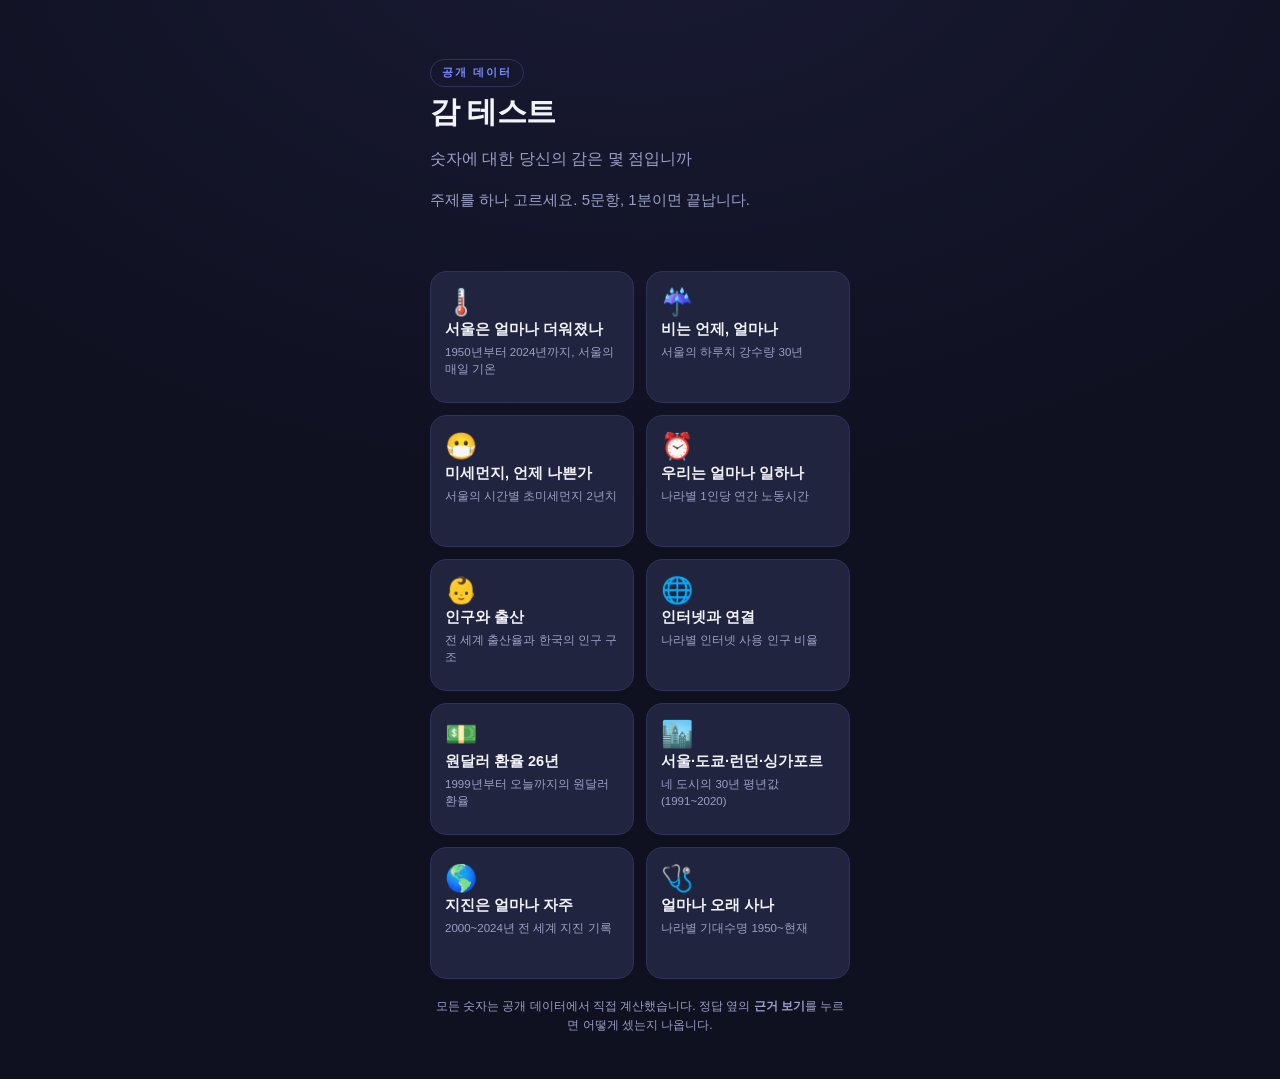
==== index.html @ 989e6d02 "w1-tue-2 — 목업 그대로 Co-Authored-By: Claude Opus 5.5 <noreply@anthropic.com>" ====
<!doctype html>
<html lang="ko">
<head>
<meta charset="utf-8">
<meta name="viewport" content="width=device-width, initial-scale=1, viewport-fit=cover">
<title>감 테스트 — 숫자에 대한 당신의 감은 몇 점입니까</title>
<meta name="description" content="공개 데이터로 만든 추측 게임. 10개 주제, 주제당 5문항.">
<link rel="stylesheet" href="style.css">
</head>
<body>

<main id="app">

  <!-- 주제 고르기 ──────────────────────────────── -->
  <section id="view-home" class="view">
    <p id="shared-banner" class="banner" hidden></p>
    <div class="hero">
      <div class="badge-day">공개 데이터</div>
      <h1 id="title">감 테스트</h1>
      <p id="subtitle" class="muted"></p>
      <p class="lead">주제를 하나 고르세요. 5문항, 1분이면 끝납니다.</p>
    </div>
    <p id="progress-note" class="fineprint" style="text-align:left"></p>
    <div id="topic-grid" class="grid"></div>
    <p class="fineprint">모든 숫자는 공개 데이터에서 직접 계산했습니다.
      정답 옆의 <b>근거 보기</b>를 누르면 어떻게 셌는지 나옵니다.</p>
  </section>

  <!-- 문항 ───────────────────────────────────── -->
  <section id="view-quiz" class="view" hidden>
    <button id="btn-back" class="linkish">← 주제 고르기</button>
    <p id="topic-name" class="muted small"></p>
    <div class="progress"><div id="progress-bar"></div></div>
    <p id="q-count" class="muted small"></p>
    <h2 id="q-text"></h2>

    <div id="q-choice" class="choices" hidden></div>

    <div id="q-slider" hidden>
      <output id="slider-out" class="slider-out"></output>
      <input type="range" id="slider" aria-label="추측 값">
      <div class="slider-ends"><span id="slider-min"></span><span id="slider-max"></span></div>
    </div>

    <button id="btn-next" class="primary" disabled>다음</button>
  </section>

  <!-- 결과 ───────────────────────────────────── -->
  <section id="view-result" class="view" hidden>
    <p id="result-topic" class="muted small"></p>
    <div class="score-card">
      <div id="grade-emoji" class="grade-emoji"></div>
      <div id="score" class="score"></div>
      <div id="grade" class="grade"></div>
    </div>

    <div id="ai-comment" class="ai" hidden></div>

    <div id="cards"></div>

    <div id="caveat" class="caveat" hidden></div>
    <p id="source" class="fineprint"></p>

    <div class="actions">
      <button id="btn-share" class="primary">친구에게 보내기</button>
      <button id="btn-more" class="ghost">다른 주제 풀기</button>
    </div>
  </section>

</main>

<script src="app.js"></script>
</body>
</html>
---- style.css ----
/* 감 테스트 — 폰 세로 화면 기준.
   큰 화면에서는 가운데 한 칸으로만 넓어집니다. */

:root {
  --bg: #0f1020;
  --bg2: #191b35;
  --card: #21243f;
  --line: #2f3358;
  --ink: #f2f3fb;
  --muted: #9aa0c6;
  --brand: #7c8cff;
  --ok: #34d399;
  --warn: #fbbf24;
  --miss: #fb7185;
  --radius: 16px;
}

* { box-sizing: border-box; -webkit-tap-highlight-color: transparent; }

/* hidden 속성이 display 규칙에 지지 않게 한다.
   .choices { display: grid } 같은 규칙이 있으면 el.hidden = true 가 무시된다. */
[hidden] { display: none !important; }

html, body {
  margin: 0;
  background: radial-gradient(900px 600px at 50% -10%, var(--bg2), var(--bg));
  color: var(--ink);
  font-family: -apple-system, BlinkMacSystemFont, "Apple SD Gothic Neo",
               Pretendard, "Malgun Gothic", sans-serif;
  font-size: 16px;
  line-height: 1.6;
  min-height: 100dvh;
}

#app {
  max-width: 460px;
  margin: 0 auto;
  padding: 24px 20px calc(32px + env(safe-area-inset-bottom));
}

.view { animation: in .25s ease; }
@keyframes in { from { opacity: 0; transform: translateY(6px) } to { opacity: 1 } }

h1 { font-size: 30px; line-height: 1.25; margin: 6px 0 4px; letter-spacing: -.5px; }
h2 { font-size: 21px; line-height: 1.4; margin: 6px 0 22px; letter-spacing: -.3px; }
.muted { color: var(--muted); }
.small { font-size: 13px; }
.lead { font-size: 15px; color: var(--muted); margin-top: 14px; }
.fineprint { font-size: 12px; color: var(--muted); text-align: center; margin-top: 14px; }

/* 시작 화면 */
.hero { padding: 34px 0 30px; }
.badge-day {
  display: inline-block; font-size: 11px; font-weight: 700; letter-spacing: 2px;
  color: var(--brand); border: 1px solid var(--line);
  border-radius: 999px; padding: 4px 11px;
}
.banner {
  background: var(--card); border: 1px solid var(--line); border-radius: var(--radius);
  padding: 13px 15px; font-size: 14px; margin: 0 0 8px;
}
.banner b { color: var(--brand); }

/* 버튼 */
button {
  font: inherit; font-weight: 700; border: 0; border-radius: 14px;
  width: 100%; padding: 17px; cursor: pointer;
}
.primary { background: var(--brand); color: #0e1030; }
.primary:disabled { background: var(--line); color: var(--muted); cursor: default; }
.ghost { background: transparent; color: var(--muted); border: 1px solid var(--line); }
.actions { display: grid; gap: 10px; margin-top: 26px; }

/* 진행 */
.progress { height: 4px; background: var(--line); border-radius: 99px; overflow: hidden; }
#progress-bar {
  height: 100%; width: 0; background: var(--brand);
  transition: width .3s ease;
}
#q-count { margin: 12px 0 0; }

/* 택1 */
.choices { display: grid; gap: 10px; margin-bottom: 26px; }
.choice {
  background: var(--card); border: 1px solid var(--line); color: var(--ink);
  border-radius: 14px; padding: 16px; text-align: left; font-weight: 600;
  transition: transform .06s ease, border-color .15s ease;
}
.choice:active { transform: scale(.985); }
.choice[aria-pressed="true"] { border-color: var(--brand); background: #2a2f5c; }

/* 슬라이더 */
.slider-out {
  display: block; text-align: center; font-size: 40px; font-weight: 800;
  letter-spacing: -1px; margin: 10px 0 18px;
  font-variant-numeric: tabular-nums;
}
input[type=range] {
  width: 100%; -webkit-appearance: none; appearance: none;
  background: transparent; margin: 0;
}
input[type=range]::-webkit-slider-runnable-track {
  height: 8px; border-radius: 99px; background: var(--line);
}
input[type=range]::-webkit-slider-thumb {
  -webkit-appearance: none; width: 34px; height: 34px; margin-top: -13px;
  border-radius: 50%; background: var(--brand); border: 4px solid var(--bg);
}
input[type=range]::-moz-range-track { height: 8px; border-radius: 99px; background: var(--line); }
input[type=range]::-moz-range-thumb {
  width: 30px; height: 30px; border-radius: 50%; background: var(--brand);
  border: 4px solid var(--bg);
}
.slider-ends {
  display: flex; justify-content: space-between;
  color: var(--muted); font-size: 12px; margin: 8px 0 28px;
}

/* 결과 — 점수 */
.score-card {
  background: var(--card); border: 1px solid var(--line);
  border-radius: 22px; padding: 28px 20px; text-align: center; margin-bottom: 16px;
}
.grade-emoji { font-size: 44px; line-height: 1; }
.score {
  font-size: 54px; font-weight: 800; letter-spacing: -2px; margin-top: 6px;
  font-variant-numeric: tabular-nums;
}
.score span { font-size: 22px; color: var(--muted); font-weight: 700; }
.grade { font-size: 19px; font-weight: 700; color: var(--brand); }

/* 결과 — 촌평 */
.ai {
  background: linear-gradient(135deg, #2a2f5c, #21243f);
  border: 1px solid var(--line); border-radius: var(--radius);
  padding: 16px 17px; font-size: 14.5px; margin-bottom: 16px;
}
.ai .tag { font-size: 11px; color: var(--muted); letter-spacing: 1px; }
.ai .nick { color: var(--brand); font-weight: 700; }

/* 결과 — 문항 카드 */
.card {
  background: var(--card); border: 1px solid var(--line);
  border-radius: var(--radius); padding: 18px 17px; margin-bottom: 12px;
}
.card h3 { font-size: 15px; margin: 0 0 4px; line-height: 1.45; }
.react { font-size: 13px; color: var(--muted); margin: 0 0 14px; }
.react.hit { color: var(--ok); }
.react.miss { color: var(--miss); }

.rows { display: grid; gap: 7px; margin-bottom: 12px; }
.row { display: grid; grid-template-columns: 52px 1fr 72px; align-items: center; gap: 8px; }
.row .k { font-size: 12px; color: var(--muted); }
.row .v {
  font-size: 13px; font-weight: 700; text-align: right;
  font-variant-numeric: tabular-nums;
}
.bar { height: 9px; background: var(--line); border-radius: 99px; overflow: hidden; }
.bar > i {
  display: block; height: 100%; width: 0; border-radius: 99px;
  transition: width .85s cubic-bezier(.22,1,.36,1);
}
.bar.mine > i  { background: var(--muted); }
.bar.real > i  { background: var(--ok); }

/* 택1 결과 */
.pills { display: flex; flex-wrap: wrap; gap: 6px; margin-bottom: 12px; }
.pill {
  font-size: 12.5px; padding: 6px 11px; border-radius: 99px;
  border: 1px solid var(--line); color: var(--muted);
}
.pill.real { border-color: var(--ok); color: var(--ok); font-weight: 700; }
.pill.mine { border-color: var(--miss); color: var(--miss); }
.pill.both { border-color: var(--ok); background: rgba(52,211,153,.14); color: var(--ok); font-weight: 700; }

/* 슬라이더 결과 — 손잡이가 정답으로 움직입니다 */
.track { position: relative; height: 34px; margin: 2px 0 12px; }
.track .line {
  position: absolute; top: 15px; left: 0; right: 0; height: 4px;
  background: var(--line); border-radius: 99px;
}
.track .ghost, .track .live {
  position: absolute; top: 8px; width: 18px; height: 18px; border-radius: 50%;
  transform: translateX(-9px);
}
.track .ghost { background: var(--line); border: 2px solid var(--muted); }
.track .live {
  background: var(--ok); box-shadow: 0 0 0 4px rgba(52,211,153,.18);
  transition: left 1s cubic-bezier(.22,1,.36,1);
}

/* 근거 · 해설 */
.why { font-size: 13.5px; color: var(--ink); opacity: .92; margin: 0 0 10px; }
details { border-top: 1px solid var(--line); padding-top: 10px; }
summary {
  font-size: 12.5px; color: var(--muted); cursor: pointer; list-style: none;
}
summary::-webkit-details-marker { display: none; }
summary::after { content: " ▾"; }
details[open] summary::after { content: " ▴"; }
.basis { font-size: 12.5px; color: var(--muted); margin: 9px 0 0; line-height: 1.7; }

@media (prefers-reduced-motion: reduce) {
  * { transition: none !important; animation: none !important; }
}

/* ── 주제 고르기 ──────────────────────────────── */
.grid { display: grid; grid-template-columns: repeat(2, 1fr); gap: 10px; margin: 6px 0 18px; }
.tcard {
  background: var(--card); border: 1px solid var(--line); color: var(--ink);
  border-radius: 16px; padding: 16px 14px; text-align: left;
  display: flex; flex-direction: column; gap: 4px; min-height: 132px;
  position: relative; transition: transform .06s ease, border-color .15s ease;
}
.tcard:active { transform: scale(.985); }
.tcard.done { border-color: var(--ok); }
.temoji { font-size: 26px; line-height: 1.1; }
.ttitle { font-size: 14.5px; font-weight: 700; line-height: 1.35; }
.tblurb { font-size: 11.5px; color: var(--muted); line-height: 1.45; font-weight: 400; }
.tscore {
  position: absolute; top: 12px; right: 12px; font-size: 11px;
  font-weight: 700; color: var(--ok);
}

.linkish {
  width: auto; background: none; color: var(--muted); border: 0;
  padding: 0 0 12px; font-size: 13px; font-weight: 500; text-align: left;
}

/* ── 이 데이터의 한계 ─────────────────────────── */
.caveat {
  border: 1px dashed var(--warn); border-radius: 14px;
  padding: 14px 16px; font-size: 12.5px; color: var(--muted);
  line-height: 1.65; margin: 4px 0 10px;
}
.caveat b { color: var(--warn); }
#source a { color: var(--muted); }

@media (min-width: 420px) { .grid { gap: 12px; } }
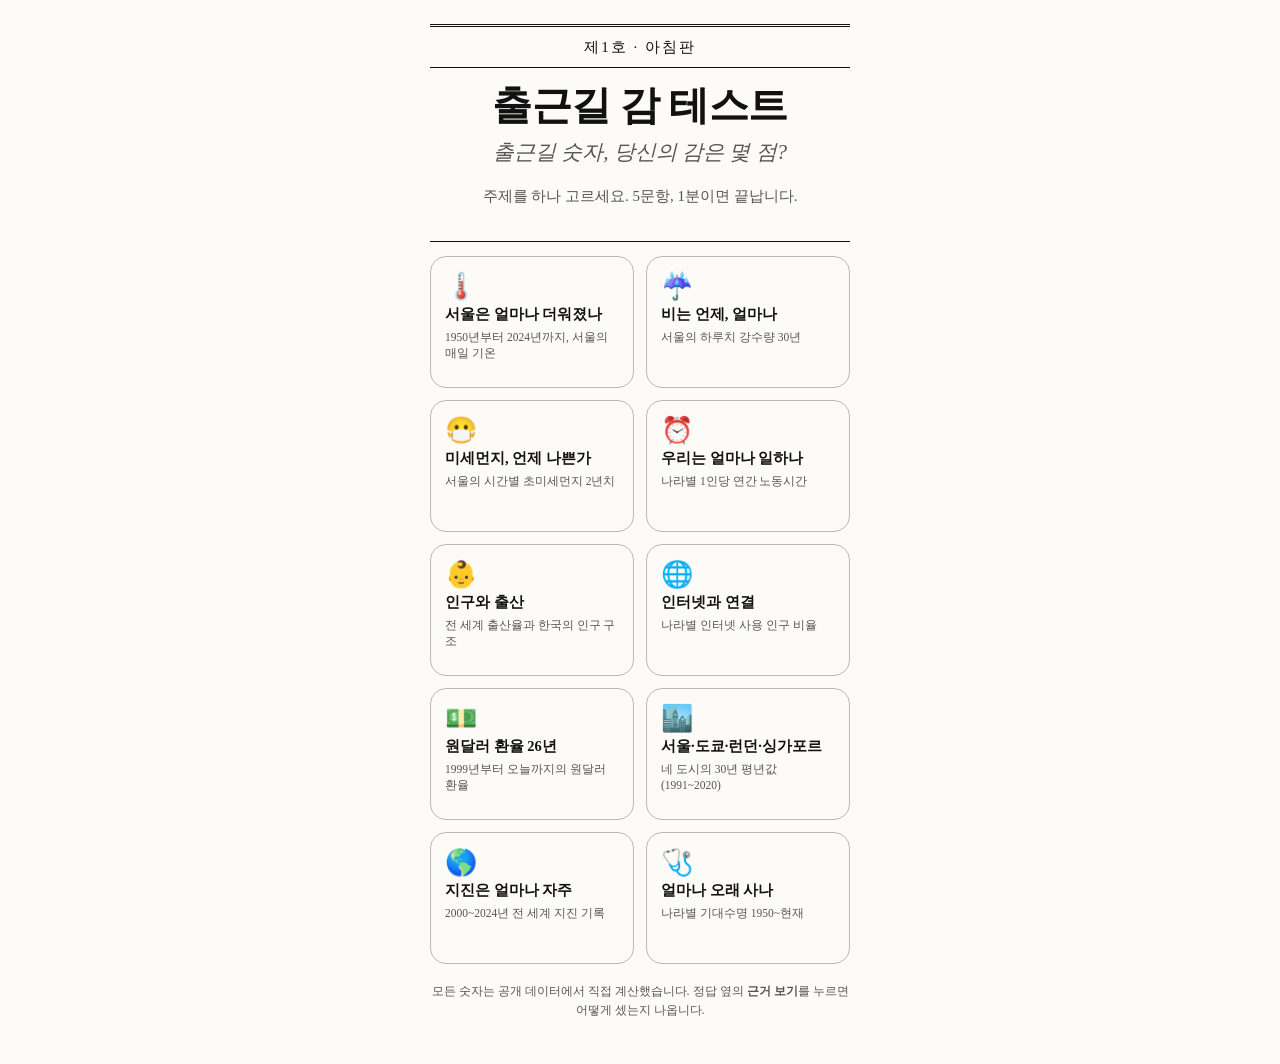
==== commit f96bd644: "w1-wed-3 Co-Authored-By: Claude Opus 5.5 <noreply@anthropic.com>" ====
--- a/index.html
+++ b/index.html
@@ -3,7 +3,7 @@
 <head>
 <meta charset="utf-8">
 <meta name="viewport" content="width=device-width, initial-scale=1, viewport-fit=cover">
-<title>감 테스트 — 숫자에 대한 당신의 감은 몇 점입니까</title>
+<title>출근길 감 테스트 — 출근길 숫자, 당신의 감은 몇 점?</title>
 <meta name="description" content="공개 데이터로 만든 추측 게임. 10개 주제, 주제당 5문항.">
 <link rel="stylesheet" href="style.css">
 </head>
@@ -15,8 +15,8 @@
   <section id="view-home" class="view">
     <p id="shared-banner" class="banner" hidden></p>
     <div class="hero">
-      <div class="badge-day">공개 데이터</div>
-      <h1 id="title">감 테스트</h1>
+      <div class="badge-day">제1호 · 아침판</div>
+      <h1 id="title">출근길 감 테스트</h1>
       <p id="subtitle" class="muted"></p>
       <p class="lead">주제를 하나 고르세요. 5문항, 1분이면 끝납니다.</p>
     </div>
--- a/style.css
+++ b/style.css
@@ -2,17 +2,17 @@
    큰 화면에서는 가운데 한 칸으로만 넓어집니다. */
 
 :root {
-  --bg: #0f1020;
-  --bg2: #191b35;
-  --card: #21243f;
-  --line: #2f3358;
-  --ink: #f2f3fb;
-  --muted: #9aa0c6;
-  --brand: #7c8cff;
-  --ok: #34d399;
-  --warn: #fbbf24;
-  --miss: #fb7185;
-  --radius: 16px;
+  --bg: #fcfbf7;
+  --card: #fcfbf7;
+  --line: #bdbab2;
+  --ink: #111111;
+  --muted: #555555;
+  --brand: #111111;
+  --ok: #1f7a4d;
+  --warn: #a8620a;
+  --miss: #b3261e;
+  --radius: 4px;
+  --serif: "Noto Serif KR", "Nanum Myeongjo", Batang, AppleMyungjo, "Times New Roman", serif;
 }
 
 * { box-sizing: border-box; -webkit-tap-highlight-color: transparent; }
@@ -23,10 +23,10 @@
 
 html, body {
   margin: 0;
-  background: radial-gradient(900px 600px at 50% -10%, var(--bg2), var(--bg));
+  background: var(--bg);
   color: var(--ink);
-  font-family: -apple-system, BlinkMacSystemFont, "Apple SD Gothic Neo",
-               Pretendard, "Malgun Gothic", sans-serif;
+  font-family: var(--serif);
+  overflow-wrap: break-word;   /* 공백 없는 아주 긴 문자열만 예외로 끊는다 */
   font-size: 16px;
   line-height: 1.6;
   min-height: 100dvh;
@@ -41,7 +41,7 @@
 .view { animation: in .25s ease; }
 @keyframes in { from { opacity: 0; transform: translateY(6px) } to { opacity: 1 } }
 
-h1 { font-size: 30px; line-height: 1.25; margin: 6px 0 4px; letter-spacing: -.5px; }
+h1 { font-size: 40px; line-height: 1.2; margin: 10px 0 6px; letter-spacing: -.5px; font-weight: 700; }
 h2 { font-size: 21px; line-height: 1.4; margin: 6px 0 22px; letter-spacing: -.3px; }
 .muted { color: var(--muted); }
 .small { font-size: 13px; }
@@ -49,12 +49,16 @@
 .fineprint { font-size: 12px; color: var(--muted); text-align: center; margin-top: 14px; }
 
 /* 시작 화면 */
-.hero { padding: 34px 0 30px; }
+.hero {
+  padding: 0 0 18px; text-align: center;
+  border-bottom: 1px solid var(--ink); margin-bottom: 8px;
+}
 .badge-day {
-  display: inline-block; font-size: 11px; font-weight: 700; letter-spacing: 2px;
-  color: var(--brand); border: 1px solid var(--line);
-  border-radius: 999px; padding: 4px 11px;
-}
+  display: block; font-size: 15px; letter-spacing: 2px; color: var(--ink);
+  border-top: 3px double var(--ink); border-bottom: 1px solid var(--ink);
+  padding: 8px 0; margin-bottom: 14px;
+}
+#subtitle { font-size: 21px; font-style: italic; margin: 0; }
 .banner {
   background: var(--card); border: 1px solid var(--line); border-radius: var(--radius);
   padding: 13px 15px; font-size: 14px; margin: 0 0 8px;
@@ -66,7 +70,7 @@
   font: inherit; font-weight: 700; border: 0; border-radius: 14px;
   width: 100%; padding: 17px; cursor: pointer;
 }
-.primary { background: var(--brand); color: #0e1030; }
+.primary { background: var(--brand); color: var(--bg); }
 .primary:disabled { background: var(--line); color: var(--muted); cursor: default; }
 .ghost { background: transparent; color: var(--muted); border: 1px solid var(--line); }
 .actions { display: grid; gap: 10px; margin-top: 26px; }
@@ -87,7 +91,7 @@
   transition: transform .06s ease, border-color .15s ease;
 }
 .choice:active { transform: scale(.985); }
-.choice[aria-pressed="true"] { border-color: var(--brand); background: #2a2f5c; }
+.choice[aria-pressed="true"] { border-color: var(--brand); background: #ece8dc; }
 
 /* 슬라이더 */
 .slider-out {
@@ -131,7 +135,7 @@
 
 /* 결과 — 촌평 */
 .ai {
-  background: linear-gradient(135deg, #2a2f5c, #21243f);
+  background: #f3f0e6;
   border: 1px solid var(--line); border-radius: var(--radius);
   padding: 16px 17px; font-size: 14.5px; margin-bottom: 16px;
 }
@@ -171,7 +175,7 @@
 }
 .pill.real { border-color: var(--ok); color: var(--ok); font-weight: 700; }
 .pill.mine { border-color: var(--miss); color: var(--miss); }
-.pill.both { border-color: var(--ok); background: rgba(52,211,153,.14); color: var(--ok); font-weight: 700; }
+.pill.both { border-color: var(--ok); background: rgba(31,122,77,.12); color: var(--ok); font-weight: 700; }
 
 /* 슬라이더 결과 — 손잡이가 정답으로 움직입니다 */
 .track { position: relative; height: 34px; margin: 2px 0 12px; }
@@ -185,7 +189,7 @@
 }
 .track .ghost { background: var(--line); border: 2px solid var(--muted); }
 .track .live {
-  background: var(--ok); box-shadow: 0 0 0 4px rgba(52,211,153,.18);
+  background: var(--ok); box-shadow: 0 0 0 4px rgba(31,122,77,.18);
   transition: left 1s cubic-bezier(.22,1,.36,1);
 }
 
